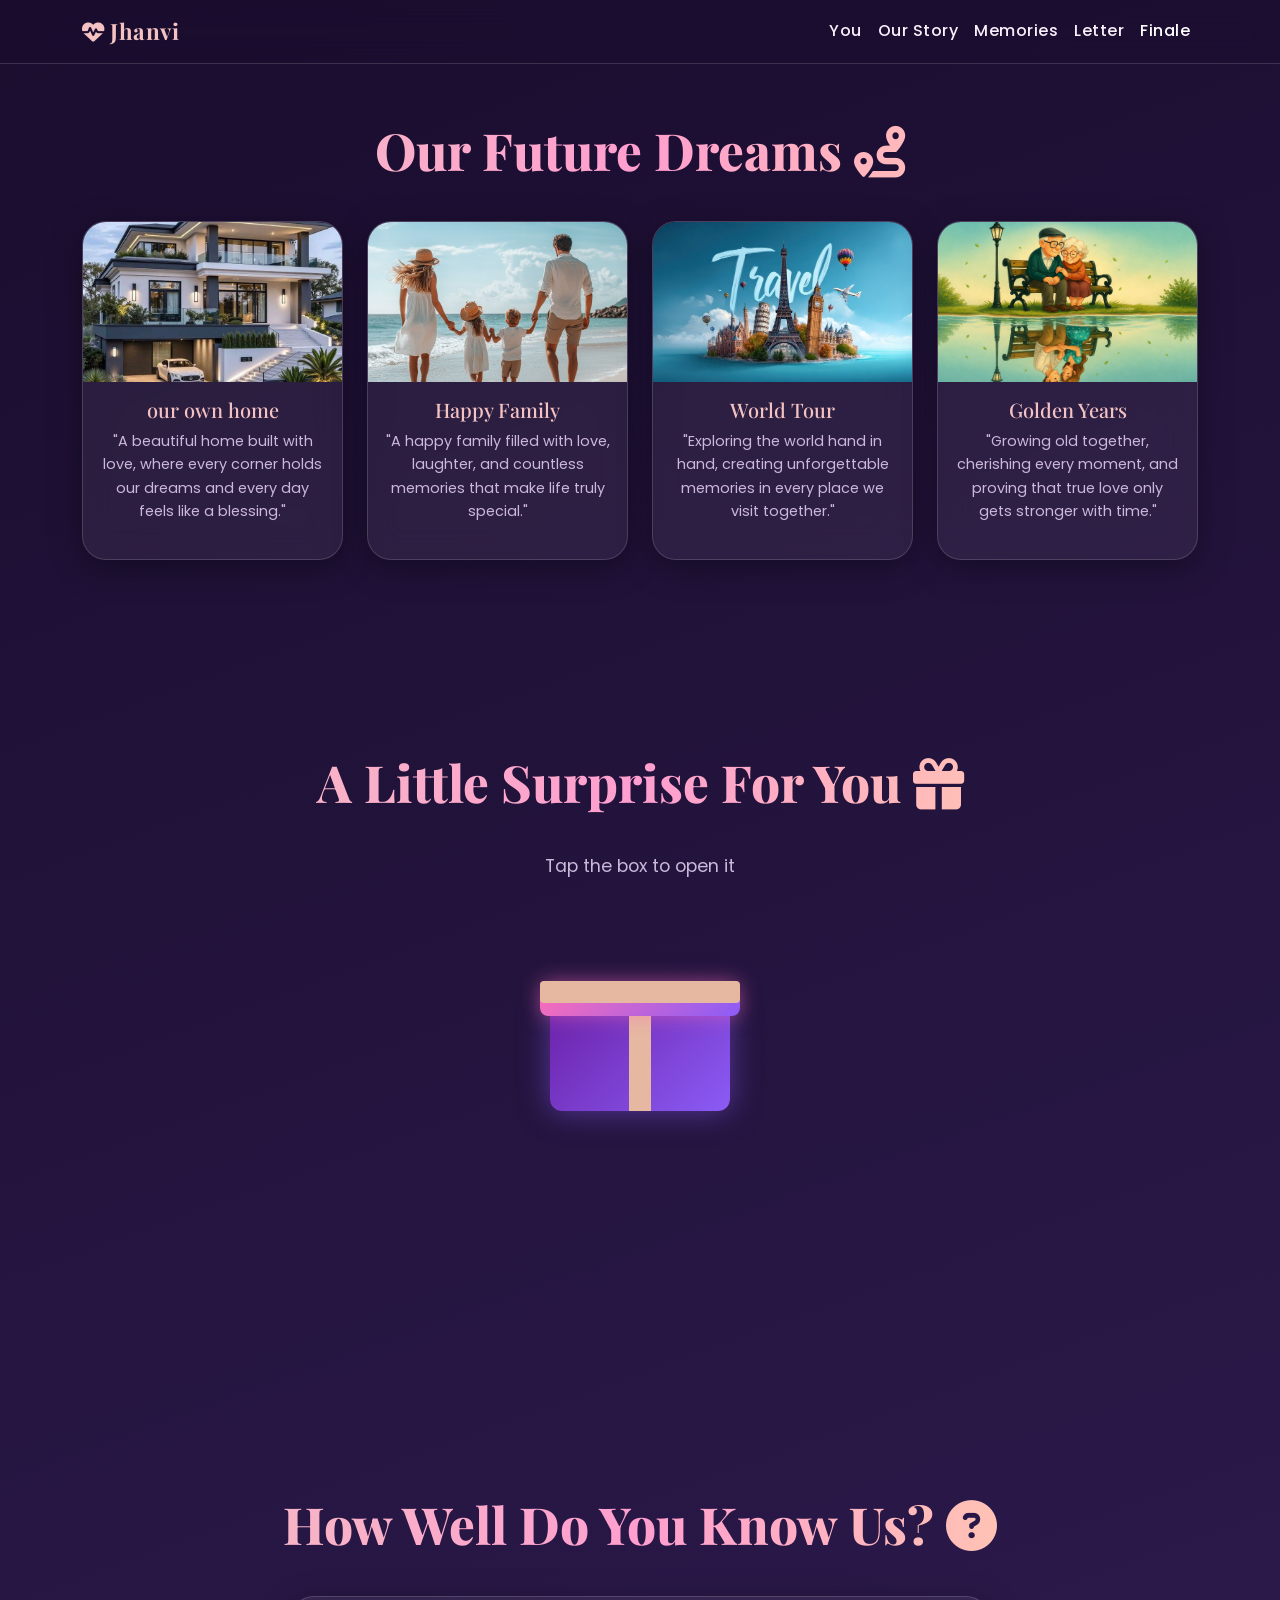
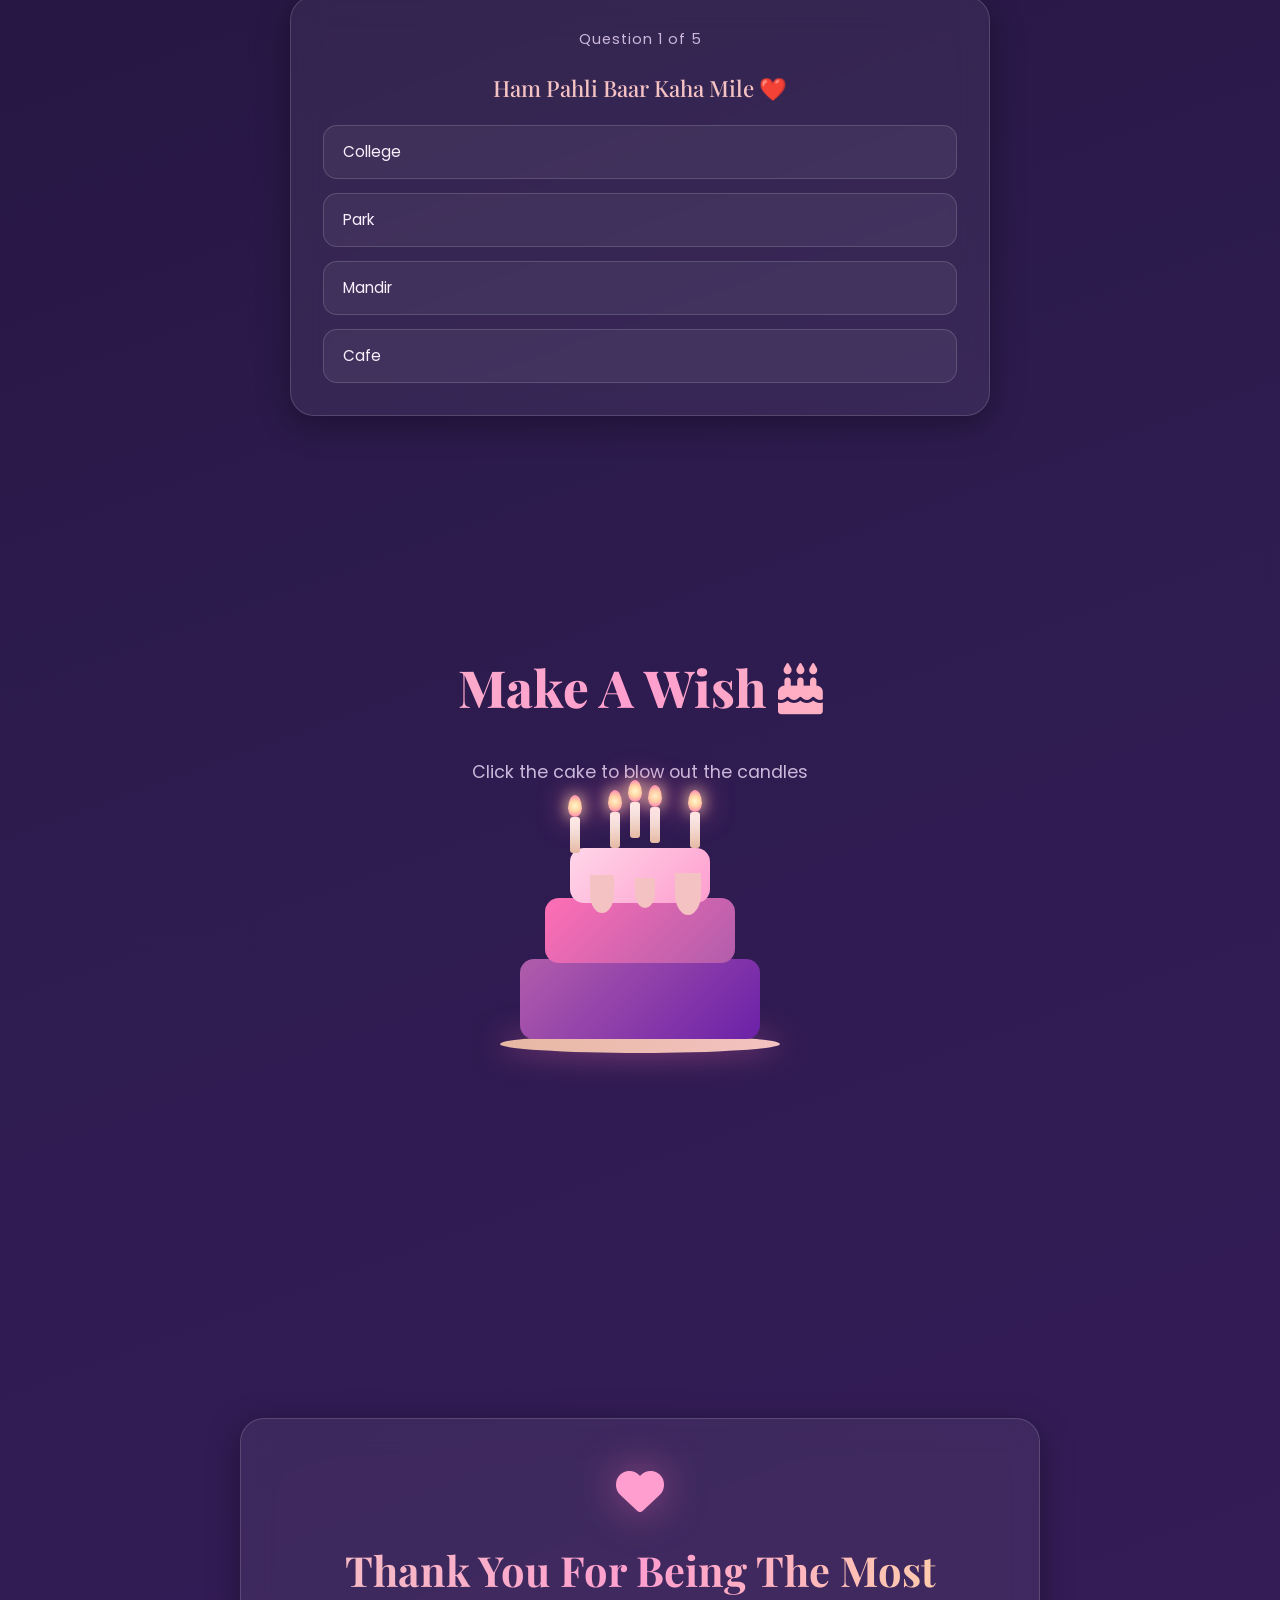
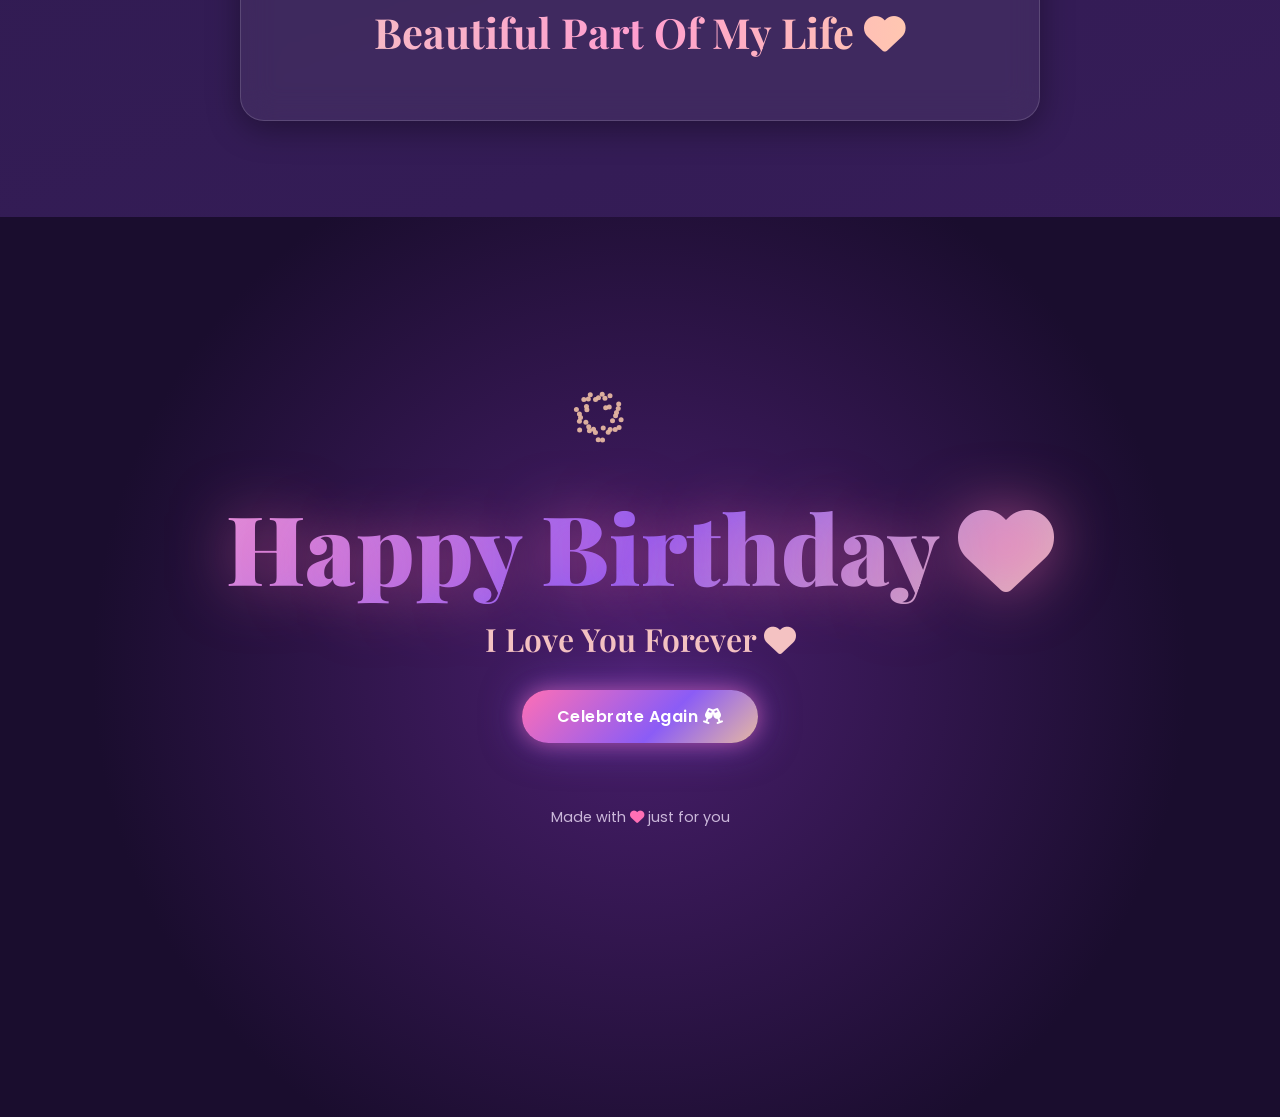
==== finale.html @ 8e436fa1 "Initial commit" ====
<!DOCTYPE html>
<html lang="en">
<head>
  <meta charset="UTF-8">
  <meta name="viewport" content="width=device-width, initial-scale=1.0">
  <title>Finale ❤️</title>
  <link href="https://cdn.jsdelivr.net/npm/bootstrap@5.3.3/dist/css/bootstrap.min.css" rel="stylesheet">
  <link href="https://cdn.jsdelivr.net/npm/aos@2.3.1/dist/aos.css" rel="stylesheet">
  <link rel="stylesheet" href="https://cdnjs.cloudflare.com/ajax/libs/font-awesome/6.5.2/css/all.min.css">
  <link rel="preconnect" href="https://fonts.googleapis.com">
  <link rel="preconnect" href="https://fonts.gstatic.com" crossorigin>
  <link href="https://fonts.googleapis.com/css2?family=Playfair+Display:ital,wght@0,400..900;1,400..900&family=Poppins:wght@300;400;500;600;700;800&family=Caveat:wght@500;600;700&display=swap" rel="stylesheet">
  <link rel="stylesheet" href="style.css">
</head>
<body>

  <canvas id="cursor-canvas"></canvas>
  <div id="floating-hearts-bg"></div>

  <main id="main-content">

    <nav class="navbar navbar-expand-lg navbar-dark fixed-top glass-nav">
      <div class="container">
        <a class="navbar-brand" href="index.html"><i class="fa-solid fa-heart-pulse"></i> Jhanvi</a>
        <button class="navbar-toggler" type="button" data-bs-toggle="collapse" data-bs-target="#navMenu">
          <span class="navbar-toggler-icon"></span>
        </button>
        <div class="collapse navbar-collapse" id="navMenu">
          <ul class="navbar-nav ms-auto">
            <li class="nav-item"><a class="nav-link" href="index.html">You</a></li>
            <li class="nav-item"><a class="nav-link" href="ourstory.html">Our Story</a></li>
            <li class="nav-item"><a class="nav-link" href="memories.html">Memories</a></li>
            <li class="nav-item"><a class="nav-link" href="letter.html">Letter</a></li>
            <li class="nav-item"><a class="nav-link active" href="finale.html">Finale</a></li>
          </ul>
        </div>
      </div>
    </nav>

    <section id="dreams" class="section dreams-section" style="padding-top: 120px;">
      <div class="container">
        <h2 class="section-title" data-aos="fade-up">Our Future Dreams <i class="fa-solid fa-route"></i></h2>
        <div class="row g-4">
          <div class="col-md-6 col-lg-3" data-aos="fade-up">
            <div class="glass-card dream-card">
              <img src="images/image17.jpeg" alt="Paris">
              <h5> our own home</h5>
              <p>"A beautiful home built with love, where every corner holds our dreams and every day feels like a blessing."</p>
            </div>
          </div>
          <div class="col-md-6 col-lg-3" data-aos="fade-up" data-aos-delay="100">
            <div class="glass-card dream-card">
              <img src="images/image18.jpeg" alt="Maldives">
              <h5> Happy Family</h5>
              <p>"A happy family filled with love, laughter, and countless memories that make life truly special."</p>
            </div>
          </div>
          <div class="col-md-6 col-lg-3" data-aos="fade-up" data-aos-delay="200">
            <div class="glass-card dream-card">
              <img src="images/image19.jpeg" alt="Switzerland">
              <h5> World Tour</h5>
              <p>"Exploring the world hand in hand, creating unforgettable memories in every place we visit together."</p>
            </div>
          </div>
          <div class="col-md-6 col-lg-3" data-aos="fade-up" data-aos-delay="300">
            <div class="glass-card dream-card">
              <img src="images/image20.jpeg" alt="Our Home">
              <h5> Golden Years</h5>
              <p>"Growing old together, cherishing every moment, and proving that true love only gets stronger with time."</p>
            </div>
          </div>
        </div>
      </div>
    </section>

    <section id="giftbox" class="section giftbox-section">
      <div class="container text-center">
        <h2 class="section-title" data-aos="fade-up">A Little Surprise For You <i class="fa-solid fa-gift"></i></h2>
        <p class="section-subtitle" data-aos="fade-up">Tap the box to open it</p>
        <div class="gift-box-wrap" data-aos="zoom-in">
          <div class="gift-box" id="gift-box">
            <div class="gift-box-lid"></div>
            <div class="gift-box-base"></div>
            <div class="gift-box-ribbon-v"></div>
            <div class="gift-box-ribbon-h"></div>
            <div class="gift-box-bow"><i class="fa-solid fa-bow-arrow"></i></div>
          </div>
          <div class="gift-message" id="gift-message">
            <h3>Surprise! <i class="fa-solid fa-heart"></i></h3>
            <p>You are the best thing that has ever happened to me. Every single day with you feels like a gift, and I promise to cherish you forever.</p>
          </div>
        </div>
      </div>
    </section>

    <section id="quiz" class="section quiz-section">
      <div class="container">
        <h2 class="section-title" data-aos="fade-up">How Well Do You Know Us? <i class="fa-solid fa-circle-question"></i></h2>
        <div class="glass-card quiz-card" data-aos="zoom-in">
          <div id="quiz-container"></div>
        </div>
      </div>
    </section>

    <section id="cake" class="section cake-section">
      <div class="container text-center">
        <h2 class="section-title" data-aos="fade-up">Make A Wish <i class="fa-solid fa-cake-candles"></i></h2>
        <p class="section-subtitle" data-aos="fade-up">Click the cake to blow out the candles</p>
        <div class="cake-wrap" data-aos="zoom-in">
          <div class="cake" id="cake">
            <div class="cake-plate"></div>
            <div class="cake-layer cake-bottom"></div>
            <div class="cake-layer cake-middle"></div>
            <div class="cake-layer cake-top"></div>
            <div class="cake-drip cake-drip-1"></div>
            <div class="cake-drip cake-drip-2"></div>
            <div class="cake-drip cake-drip-3"></div>
            <div class="candle candle-1"><div class="flame"></div></div>
            <div class="candle candle-2"><div class="flame"></div></div>
            <div class="candle candle-3"><div class="flame"></div></div>
            <div class="candle candle-4"><div class="flame"></div></div>
            <div class="candle candle-5"><div class="flame"></div></div>
          </div>
        </div>
        <div class="cake-big-message" id="cake-big-message">
          <h1>HAPPY BIRTHDAY MY LOVE <i class="fa-solid fa-heart"></i></h1>
        </div>
      </div>
    </section>

    <section id="thankyou" class="section thankyou-section">
      <div class="container text-center">
        <div class="glass-card thankyou-card" data-aos="zoom-in">
          <i class="fa-solid fa-heart thankyou-icon pulse"></i>
          <h2>Thank You For Being The Most Beautiful Part Of My Life <i class="fa-solid fa-heart"></i></h2>
        </div>
      </div>
    </section>

    <section id="finale" class="section finale-section">
      <canvas id="fireworks-canvas"></canvas>
      <div class="confetti-container" id="confetti-container"></div>
      <div class="balloon-container" id="balloon-container"></div>
      <div class="container text-center finale-content" data-aos="zoom-in">
        <h1 class="finale-title">Happy Birthday <i class="fa-solid fa-heart"></i></h1>
        <h2 class="finale-subtitle">I Love You Forever <i class="fa-solid fa-heart"></i></h2>
        <button class="btn-glow mt-4" id="replay-celebration">Celebrate Again <i class="fa-solid fa-champagne-glasses"></i></button>
      </div>
      <footer class="finale-footer">
        <p>Made with <i class="fa-solid fa-heart"></i> just for you</p>
      </footer>
    </section>

  </main>

  <div class="celebration-overlay" id="celebration-overlay">
    <canvas id="overlay-fireworks"></canvas>
    <div class="overlay-confetti" id="overlay-confetti"></div>
    <div class="overlay-balloons" id="overlay-balloons"></div>
  </div>

  <script src="https://cdn.jsdelivr.net/npm/bootstrap@5.3.3/dist/js/bootstrap.bundle.min.js"></script>
  <script src="https://cdn.jsdelivr.net/npm/aos@2.3.1/dist/aos.js"></script>
  <script src="script.js"></script>
</body>
</html>
---- style.css ----
/* ==========================================================================
   BIRTHDAY SURPRISE WEBSITE - STYLES
   Theme: Premium Romantic Luxury — Dark Purple / Pink / Rose Gold
   ========================================================================== */

:root {
  --bg-deep: #1a0d2e;
  --bg-deep-2: #2d1b4e;
  --rose-gold: #e6b8a2;
  --rose-gold-bright: #f4c2c2;
  --pink: #ff6fb5;
  --pink-bright: #ff9ecf;
  --purple: #8b5cf6;
  --purple-deep: #6b21a8;
  --gold: #ffd6a5;
  --text-light: #f8f0fb;
  --text-muted: #cbb8da;
  --glass-bg: rgba(255, 255, 255, 0.06);
  --glass-border: rgba(255, 255, 255, 0.15);
  --glow-pink: rgba(255, 111, 181, 0.5);
  --glow-purple: rgba(139, 92, 246, 0.5);

  --font-display: 'Playfair Display', serif;
  --font-body: 'Poppins', sans-serif;
  --font-script: 'Caveat', cursive;
}

* {
  margin: 0;
  padding: 0;
  box-sizing: border-box;
}

html {
  scroll-behavior: smooth;
}

body {
  font-family: var(--font-body);
  background: linear-gradient(160deg, var(--bg-deep) 0%, var(--bg-deep-2) 50%, #3b1d5e 100%);
  color: var(--text-light);
  overflow-x: hidden;
  min-height: 100vh;
  cursor: default;
}

.hidden { display: none !important; }

.text-gradient {
  background: linear-gradient(90deg, var(--pink-bright), var(--rose-gold), var(--gold));
  -webkit-background-clip: text;
  background-clip: text;
  -webkit-text-fill-color: transparent;
}

.pulse {
  display: inline-block;
  animation: pulseHeart 1.4s ease-in-out infinite;
}

@keyframes pulseHeart {
  0%, 100% { transform: scale(1); }
  50% { transform: scale(1.25); }
}

/* ==========================================================================
   GENERIC GLASS CARD
   ========================================================================== */
.glass-card {
  background: var(--glass-bg);
  border: 1px solid var(--glass-border);
  border-radius: 24px;
  backdrop-filter: blur(16px);
  -webkit-backdrop-filter: blur(16px);
  box-shadow: 0 8px 32px rgba(0, 0, 0, 0.35);
  padding: 2rem;
  position: relative;
  transition: transform 0.4s ease, box-shadow 0.4s ease, border-color 0.4s ease;
}

.glass-nav.navbar {
  background: rgba(26, 13, 46, 0.55);
  backdrop-filter: blur(14px);
  -webkit-backdrop-filter: blur(14px);
  border-bottom: 1px solid var(--glass-border);
  padding: 0.6rem 0;
}

.glass-nav .navbar-brand {
  font-family: var(--font-display);
  font-weight: 700;
  color: var(--rose-gold-bright);
  font-size: 1.4rem;
  letter-spacing: 0.5px;
}

.glass-nav .nav-link {
  color: var(--text-light);
  font-weight: 500;
  letter-spacing: 0.5px;
  transition: color 0.3s ease;
  position: relative;
}

.glass-nav .nav-link:hover {
  color: var(--pink-bright);
}

/* ==========================================================================
   BUTTON GLOW
   ========================================================================== */
.btn-glow {
  display: inline-block;
  padding: 0.9rem 2.2rem;
  border-radius: 50px;
  border: none;
  background: linear-gradient(135deg, var(--pink), var(--purple) 60%, var(--rose-gold));
  color: #fff;
  font-weight: 600;
  font-size: 1rem;
  letter-spacing: 0.5px;
  text-decoration: none;
  cursor: pointer;
  box-shadow: 0 0 20px var(--glow-pink), 0 0 40px var(--glow-purple);
  transition: transform 0.3s ease, box-shadow 0.3s ease;
}

.btn-glow:hover {
  transform: translateY(-3px) scale(1.03);
  box-shadow: 0 0 30px var(--glow-pink), 0 0 60px var(--glow-purple);
  color: #fff;
}

/* ==========================================================================
   SECTION BASE
   ========================================================================== */
.section {
  position: relative;
  padding: 6rem 0;
  overflow: hidden;
}

.section-title {
  font-family: var(--font-display);
  font-weight: 800;
  font-size: clamp(2rem, 5vw, 3.2rem);
  text-align: center;
  margin-bottom: 2.5rem;
  background: linear-gradient(90deg, var(--rose-gold-bright), var(--pink-bright), var(--gold));
  -webkit-background-clip: text;
  background-clip: text;
  -webkit-text-fill-color: transparent;
}

.section-subtitle {
  text-align: center;
  color: var(--text-muted);
  margin-bottom: 2.5rem;
  font-size: 1.1rem;
}

.edit-me {
  /* Marks content meant to be customized by the site owner */
}

/* ==========================================================================
   CURSOR HEART TRAIL CANVAS
   ========================================================================== */
#cursor-canvas {
  position: fixed;
  top: 0;
  left: 0;
  width: 100%;
  height: 100%;
  pointer-events: none;
  z-index: 9998;
}

/* ==========================================================================
   GLOBAL FLOATING HEARTS BACKGROUND
   ========================================================================== */
#floating-hearts-bg {
  position: fixed;
  top: 0;
  left: 0;
  width: 100%;
  height: 100%;
  pointer-events: none;
  z-index: 0;
  overflow: hidden;
}

#floating-hearts-bg .bg-heart {
  position: absolute;
  bottom: -10%;
  color: var(--pink);
  opacity: 0.18;
  animation: floatUpBg linear infinite;
}

@keyframes floatUpBg {
  0% { transform: translateY(0) rotate(0deg); opacity: 0; }
  10% { opacity: 0.18; }
  90% { opacity: 0.18; }
  100% { transform: translateY(-110vh) rotate(360deg); opacity: 0; }
}

/* ==========================================================================
   LOADING SCREEN
   ========================================================================== */
#loading-screen {
  position: fixed;
  inset: 0;
  z-index: 10000;
  display: flex;
  flex-direction: column;
  align-items: center;
  justify-content: center;
  text-align: center;
  background: radial-gradient(circle at 50% 30%, #4a1f6e 0%, #1a0d2e 70%);
  padding: 1.5rem;
  transition: opacity 0.8s ease, visibility 0.8s ease;
}

#loading-screen.fade-out {
  opacity: 0;
  visibility: hidden;
  pointer-events: none;
}

.loader-hearts {
  display: flex;
  gap: 1rem;
  font-size: 1.6rem;
  color: var(--pink-bright);
  margin-bottom: 1.5rem;
}

.loader-hearts i {
  animation: floatHeart 2s ease-in-out infinite;
}

.loader-hearts i:nth-child(2) { animation-delay: 0.2s; }
.loader-hearts i:nth-child(3) { animation-delay: 0.4s; }
.loader-hearts i:nth-child(4) { animation-delay: 0.6s; }
.loader-hearts i:nth-child(5) { animation-delay: 0.8s; }

@keyframes floatHeart {
  0%, 100% { transform: translateY(0) scale(1); }
  50% { transform: translateY(-18px) scale(1.15); }
}

.loader-text {
  font-family: var(--font-display);
  font-weight: 700;
  font-size: clamp(1.5rem, 5vw, 2.6rem);
  margin-bottom: 2.5rem;
  max-width: 700px;
  text-shadow: 0 0 20px var(--glow-pink);
}

.sparkle-container {
  position: absolute;
  inset: 0;
  pointer-events: none;
  overflow: hidden;
}

.sparkle {
  position: absolute;
  width: 6px;
  height: 6px;
  background: var(--rose-gold-bright);
  border-radius: 50%;
  box-shadow: 0 0 8px var(--rose-gold-bright);
  animation: sparkleAnim 2.5s ease-in-out infinite;
}

@keyframes sparkleAnim {
  0%, 100% { opacity: 0; transform: scale(0.5); }
  50% { opacity: 1; transform: scale(1.4); }
}

/* ==========================================================================
   FLOATING MUSIC BUTTON
   ========================================================================== */
#floating-music {
  position: fixed;
  bottom: 24px;
  right: 24px;
  z-index: 9000;
}

.music-btn {
  width: 58px;
  height: 58px;
  border-radius: 50%;
  border: 1px solid var(--glass-border);
  background: linear-gradient(135deg, var(--pink), var(--purple));
  color: #fff;
  font-size: 1.3rem;
  box-shadow: 0 0 20px var(--glow-pink);
  cursor: pointer;
  display: flex;
  align-items: center;
  justify-content: center;
  transition: transform 0.3s ease;
}

.music-btn:hover { transform: scale(1.1); }

.music-btn.playing i {
  animation: spinSlow 3s linear infinite;
}

.music-panel {
  position: absolute;
  bottom: 70px;
  right: 0;
  width: 250px;
  background: var(--glass-bg);
  border: 1px solid var(--glass-border);
  border-radius: 18px;
  backdrop-filter: blur(16px);
  -webkit-backdrop-filter: blur(16px);
  padding: 1rem;
  box-shadow: 0 8px 32px rgba(0,0,0,0.4);
  opacity: 0;
  transform: translateY(10px) scale(0.95);
  pointer-events: none;
  transition: all 0.3s ease;
}

.music-panel.open {
  opacity: 1;
  transform: translateY(0) scale(1);
  pointer-events: all;
}

.music-panel-info {
  display: flex;
  align-items: center;
  gap: 0.75rem;
  margin-bottom: 0.75rem;
}

.fm-cover-img {
  width: 48px;
  height: 48px;
  border-radius: 50%;
  object-fit: cover;
  border: 2px solid var(--rose-gold);
}

.fm-cover-img.spinning {
  animation: spinSlow 4s linear infinite;
  animation-play-state: paused;
}

.fm-cover-img.spinning.is-playing {
  animation-play-state: running;
}

@keyframes spinSlow {
  from { transform: rotate(0deg); }
  to { transform: rotate(360deg); }
}

.fm-title {
  font-weight: 600;
  font-size: 0.9rem;
  margin: 0;
}

.fm-artist {
  font-size: 0.78rem;
  color: var(--text-muted);
  margin: 0;
}

.music-panel-controls {
  display: flex;
  justify-content: center;
  gap: 1.2rem;
  margin-bottom: 0.6rem;
}

.music-panel-controls button {
  background: none;
  border: none;
  color: var(--text-light);
  font-size: 1.1rem;
  cursor: pointer;
  transition: color 0.2s ease;
}

.music-panel-controls button:hover { color: var(--pink-bright); }

.fm-volume, .player-volume {
  width: 100%;
  accent-color: var(--pink);
}

/* ==========================================================================
   HERO SECTION
   ========================================================================== */
.hero-section {
  min-height: 100vh;
  display: flex;
  align-items: center;
  justify-content: center;
  background: radial-gradient(circle at 50% 20%, #5a2d82 0%, var(--bg-deep) 65%);
  text-align: center;
}

.hero-particles, .hero-hearts {
  position: absolute;
  inset: 0;
  pointer-events: none;
  overflow: hidden;
}

.hero-particle {
  position: absolute;
  width: 4px;
  height: 4px;
  background: var(--rose-gold-bright);
  border-radius: 50%;
  opacity: 0.7;
  animation: particleFloat 6s linear infinite;
}

@keyframes particleFloat {
  0% { transform: translateY(0) translateX(0); opacity: 0; }
  10% { opacity: 0.7; }
  90% { opacity: 0.7; }
  100% { transform: translateY(-100vh) translateX(20px); opacity: 0; }
}

.hero-heart-float {
  position: absolute;
  bottom: -5%;
  color: var(--pink);
  opacity: 0.5;
  animation: floatUpBg 8s linear infinite;
}

.hero-content {
  position: relative;
  z-index: 2;
  padding: 2rem;
}

.hero-subtitle {
  font-family: var(--font-display);
  font-weight: 600;
  font-size: clamp(1.4rem, 4vw, 2.2rem);
  color: var(--rose-gold-bright);
  margin-bottom: 1rem;
}

.hero-year {
  font-family: var(--font-display);
  font-weight: 900;
  font-size: clamp(4rem, 15vw, 9rem);
  line-height: 1;
  background: linear-gradient(135deg, var(--pink-bright), var(--purple), var(--gold));
  -webkit-background-clip: text;
  background-clip: text;
  -webkit-text-fill-color: transparent;
  text-shadow: 0 0 60px var(--glow-purple);
  margin-bottom: 1.5rem;
}

.hero-typing {
  font-size: clamp(1rem, 3vw, 1.4rem);
  color: var(--text-light);
  min-height: 2.5rem;
  font-weight: 300;
}

.cursor-blink {
  animation: blink 1s step-end infinite;
  color: var(--pink-bright);
}

@keyframes blink {
  50% { opacity: 0; }
}

.hero-date {
  margin-top: 1rem;
  color: var(--text-muted);
  font-size: 1rem;
  letter-spacing: 1px;
}

.scroll-indicator {
  position: absolute;
  bottom: 30px;
  left: 50%;
  transform: translateX(-50%);
  color: var(--rose-gold-bright);
  font-size: 1.4rem;
  animation: bounceDown 1.8s ease-in-out infinite;
  z-index: 2;
}

@keyframes bounceDown {
  0%, 100% { transform: translate(-50%, 0); }
  50% { transform: translate(-50%, 12px); }
}

/* ==========================================================================
   QUEEN SECTION
   ========================================================================== */
.queen-photo-wrap {
  position: relative;
  display: inline-block;
}

.queen-photo {
  width: 100%;
  max-width: 380px;
  aspect-ratio: 5/6;
  object-fit: cover;
  border-radius: 24px;
  border: 3px solid var(--rose-gold);
  box-shadow: 0 0 40px var(--glow-pink);
  position: relative;
  z-index: 2;
  transition: transform 0.5s ease;
}

.queen-photo-wrap:hover .queen-photo {
  transform: scale(1.03) rotate(-1deg);
}

.queen-glow {
  position: absolute;
  inset: -20px;
  background: radial-gradient(circle, var(--glow-pink) 0%, transparent 70%);
  z-index: 1;
  filter: blur(30px);
  opacity: 0.6;
  animation: glowPulse 4s ease-in-out infinite;
}

@keyframes glowPulse {
  0%, 100% { opacity: 0.4; transform: scale(1); }
  50% { opacity: 0.7; transform: scale(1.05); }
}

.queen-sparkles {
  position: absolute;
  inset: -10px;
  z-index: 3;
  pointer-events: none;
}

.queen-card {
  position: relative;
  overflow: hidden;
}

.queen-card::before {
  content: '';
  position: absolute;
  top: 0;
  left: -75%;
  width: 50%;
  height: 100%;
  background: linear-gradient(120deg, transparent, rgba(255,255,255,0.18), transparent);
  transform: skewX(-20deg);
  transition: left 0.8s ease;
}

.queen-card:hover::before {
  left: 125%;
}

.queen-card:hover {
  border-color: var(--rose-gold-bright);
  box-shadow: 0 8px 40px var(--glow-pink);
  transform: translateY(-6px);
}

.queen-name {
  font-family: var(--font-display);
  font-weight: 800;
  font-size: clamp(1.8rem, 4vw, 2.6rem);
  margin-bottom: 1.2rem;
}

.queen-intro {
  color: var(--text-muted);
  line-height: 1.8;
  font-size: 1.05rem;
  margin-bottom: 1.5rem;
}

.queen-tags {
  display: flex;
  flex-wrap: wrap;
  gap: 0.75rem;
}

.tag-pill {
  background: rgba(255, 111, 181, 0.15);
  border: 1px solid var(--glow-pink);
  border-radius: 50px;
  padding: 0.5rem 1.2rem;
  font-size: 0.9rem;
  color: var(--rose-gold-bright);
}

.tag-pill i {
  margin-right: 0.4rem;
}

/* ==========================================================================
   MESSAGE SECTION
   ========================================================================== */
.message-section {
  background: linear-gradient(180deg, transparent, rgba(139, 92, 246, 0.08), transparent);
}

.message-card {
  max-width: 800px;
  margin: 0 auto;
  padding: 3rem 2rem;
}

.message-icon {
  font-size: 2.5rem;
  color: var(--pink-bright);
  margin-bottom: 1rem;
  filter: drop-shadow(0 0 12px var(--glow-pink));
}

.typing-message {
  font-size: clamp(1rem, 2.5vw, 1.3rem);
  line-height: 2;
  color: var(--text-light);
  min-height: 8rem;
  font-weight: 300;
  margin: 1.5rem 0;
}

.floating-hearts-icons {
  display: flex;
  justify-content: center;
  gap: 1.2rem;
  font-size: 1.4rem;
  color: var(--pink);
  margin-top: 1.5rem;
}

.floating-hearts-icons i {
  animation: floatHeart 2.4s ease-in-out infinite;
}

.floating-hearts-icons i:nth-child(2) { animation-delay: 0.3s; }
.floating-hearts-icons i:nth-child(3) { animation-delay: 0.6s; }
.floating-hearts-icons i:nth-child(4) { animation-delay: 0.9s; }
.floating-hearts-icons i:nth-child(5) { animation-delay: 1.2s; }

/* ==========================================================================
   TIMELINE SECTION
   ========================================================================== */
.timeline-wrapper {
  position: relative;
  max-width: 900px;
  margin: 0 auto;
  padding-left: 2rem;
}

.timeline-wrapper::before {
  content: '';
  position: absolute;
  top: 0;
  bottom: 0;
  left: 2rem;
  width: 3px;
  background: linear-gradient(180deg, var(--pink), var(--purple), var(--rose-gold));
  border-radius: 3px;
}

@media (min-width: 768px) {
  .timeline-wrapper::before { left: 50%; transform: translateX(-50%); }
}

.timeline-item {
  position: relative;
  margin-bottom: 3rem;
  padding-left: 4rem;
  width: 100%;
}

@media (min-width: 768px) {
  .timeline-item {
    width: 50%;
    padding-left: 0;
    padding-right: 3rem;
    text-align: right;
  }
  .timeline-item.reverse {
    margin-left: 50%;
    padding-right: 0;
    padding-left: 3rem;
    text-align: left;
  }
}

.timeline-icon {
  position: absolute;
  left: 0.4rem;
  top: 0;
  width: 48px;
  height: 48px;
  border-radius: 50%;
  background: linear-gradient(135deg, var(--pink), var(--purple));
  display: flex;
  align-items: center;
  justify-content: center;
  font-size: 1.2rem;
  box-shadow: 0 0 20px var(--glow-pink);
  z-index: 2;
}

@media (min-width: 768px) {
  .timeline-item .timeline-icon { left: auto; right: -24px; }
  .timeline-item.reverse .timeline-icon { left: -24px; right: auto; }
}

.timeline-card {
  padding: 1.5rem;
}

.timeline-card h4 {
  font-family: var(--font-display);
  color: var(--rose-gold-bright);
  margin-bottom: 0.4rem;
  font-size: 1.4rem;
}

.timeline-date {
  font-family: var(--font-script);
  font-size: 1.2rem;
  color: var(--pink-bright);
  margin-bottom: 0.6rem;
}

.timeline-card p:not(.timeline-date) {
  color: var(--text-muted);
  line-height: 1.6;
}

.timeline-card:hover {
  transform: translateY(-4px);
  border-color: var(--rose-gold);
  box-shadow: 0 8px 30px var(--glow-purple);
}

/* ==========================================================================
   MEMORY GALLERY
   ========================================================================== */
.memory-card {
  padding: 0;
  overflow: hidden;
  height: 100%;
  transform-style: preserve-3d;
  transition: transform 0.3s ease, box-shadow 0.4s ease, border-color 0.4s ease;
}

.memory-card:hover {
  box-shadow: 0 15px 40px var(--glow-pink);
  border-color: var(--rose-gold-bright);
}

.memory-img-wrap {
  overflow: hidden;
  border-radius: 24px 24px 0 0;
  height: 220px;
}

.memory-img {
  width: 100%;
  height: 100%;
  object-fit: cover;
  transition: transform 0.6s ease;
}

.memory-card:hover .memory-img {
  transform: scale(1.12);
}

.memory-body {
  padding: 1.5rem;
}

.shayari {
  font-family: var(--font-script);
  font-size: 1.25rem;
  color: var(--rose-gold-bright);
  line-height: 1.5;
  margin-bottom: 1rem;
}

.memory-song {
  display: flex;
  align-items: center;
  gap: 0.6rem;
  background: rgba(139, 92, 246, 0.15);
  border-radius: 50px;
  padding: 0.5rem 0.9rem;
  font-size: 0.85rem;
  margin-bottom: 1rem;
}

.memory-song i.fa-music { color: var(--pink-bright); }

.memory-song span { flex: 1; }

.play-mini {
  width: 32px;
  height: 32px;
  border-radius: 50%;
  border: none;
  background: linear-gradient(135deg, var(--pink), var(--purple));
  color: #fff;
  display: flex;
  align-items: center;
  justify-content: center;
  cursor: pointer;
  flex-shrink: 0;
  transition: transform 0.2s ease;
}

.play-mini:hover { transform: scale(1.1); }

.play-mini.playing i::before {
  content: "\f04c"; /* pause icon */
}

.memory-desc {
  color: var(--text-muted);
  font-size: 0.92rem;
  line-height: 1.6;
}

/* ==========================================================================
   MUSIC PLAYER SECTION
   ========================================================================== */
.music-player-card {
  max-width: 700px;
  margin: 0 auto;
  display: flex;
  flex-direction: column;
  align-items: center;
  gap: 1.5rem;
  text-align: center;
}

@media (min-width: 768px) {
  .music-player-card {
    flex-direction: row;
    text-align: left;
  }
}

.player-disc-wrap {
  flex-shrink: 0;
}

.player-disc {
  width: 160px;
  height: 160px;
  border-radius: 50%;
  position: relative;
  overflow: hidden;
  border: 6px solid #1a1a1a;
  box-shadow: 0 0 30px var(--glow-purple);
}

.player-disc img {
  width: 100%;
  height: 100%;
  object-fit: cover;
}

.player-disc.spin {
  animation: spinSlow 6s linear infinite;
}

.disc-hole {
  position: absolute;
  top: 50%;
  left: 50%;
  width: 18px;
  height: 18px;
  background: var(--bg-deep);
  border: 2px solid var(--rose-gold);
  border-radius: 50%;
  transform: translate(-50%, -50%);
}

.player-info {
  flex: 1;
  width: 100%;
}

.player-info h4 {
  font-family: var(--font-display);
  font-size: 1.6rem;
  color: var(--rose-gold-bright);
  margin-bottom: 0.2rem;
}

.player-info p {
  color: var(--text-muted);
  margin-bottom: 1rem;
}

.player-progress-wrap {
  display: flex;
  align-items: center;
  gap: 0.75rem;
  margin-bottom: 1.2rem;
}

.player-progress-wrap span {
  font-size: 0.8rem;
  color: var(--text-muted);
  min-width: 36px;
}

.player-progress, .fm-volume, .player-volume {
  -webkit-appearance: none;
  appearance: none;
  height: 6px;
  border-radius: 50px;
  background: rgba(255,255,255,0.15);
  outline: none;
  flex: 1;
  accent-color: var(--pink);
}

.player-progress::-webkit-slider-thumb,
.player-volume::-webkit-slider-thumb,
.fm-volume::-webkit-slider-thumb {
  -webkit-appearance: none;
  width: 14px;
  height: 14px;
  border-radius: 50%;
  background: var(--pink-bright);
  box-shadow: 0 0 8px var(--glow-pink);
  cursor: pointer;
}

.player-controls {
  display: flex;
  align-items: center;
  justify-content: center;
  gap: 1.5rem;
  margin-bottom: 1.2rem;
}

@media (min-width: 768px) {
  .player-controls { justify-content: flex-start; }
}

.player-controls button {
  background: none;
  border: none;
  color: var(--text-light);
  font-size: 1.4rem;
  cursor: pointer;
  transition: color 0.2s ease, transform 0.2s ease;
}

.player-controls button:hover {
  color: var(--pink-bright);
  transform: scale(1.1);
}

.play-main {
  width: 56px;
  height: 56px;
  border-radius: 50%;
  background: linear-gradient(135deg, var(--pink), var(--purple));
  display: flex;
  align-items: center;
  justify-content: center;
  font-size: 1.3rem !important;
  box-shadow: 0 0 20px var(--glow-pink);
}

.play-main:hover { color: #fff !important; }

.player-volume-wrap {
  display: flex;
  align-items: center;
  gap: 0.75rem;
  max-width: 200px;
}

@media (min-width: 768px) {
  .player-volume-wrap { margin: 0; }
}
.player-volume-wrap {
  margin: 0 auto;
}

/* ==========================================================================
   REASONS SECTION
   ========================================================================== */
.reason-card {
  position: relative;
  height: 140px;
  cursor: pointer;
  perspective: 1000px;
}

.reason-card-inner {
  position: relative;
  width: 100%;
  height: 100%;
  transition: transform 0.6s ease;
  transform-style: preserve-3d;
}

.reason-card.flipped .reason-card-inner {
  transform: rotateY(180deg);
}

.reason-front, .reason-back {
  position: absolute;
  inset: 0;
  backface-visibility: hidden;
  border-radius: 18px;
  display: flex;
  flex-direction: column;
  align-items: center;
  justify-content: center;
  text-align: center;
  padding: 1rem;
  border: 1px solid var(--glass-border);
  background: var(--glass-bg);
  backdrop-filter: blur(12px);
  -webkit-backdrop-filter: blur(12px);
}

.reason-front {
  font-family: var(--font-display);
  font-weight: 700;
  font-size: 1.1rem;
}

.reason-front span {
  color: var(--rose-gold-bright);
  font-size: 1.8rem;
  display: block;
  margin-bottom: 0.4rem;
}

.reason-back {
  transform: rotateY(180deg);
  background: linear-gradient(135deg, rgba(255,111,181,0.25), rgba(139,92,246,0.25));
  font-size: 0.85rem;
  color: var(--text-light);
  line-height: 1.4;
}

.reason-card:not(.flipped):hover .reason-card-inner {
  transform: scale(1.04) rotateY(0deg);
  box-shadow: 0 0 25px var(--glow-pink);
}

.reason-card.flipped .reason-front,
.reason-card.flipped .reason-back {
  box-shadow: 0 0 25px var(--glow-purple);
}

/* Heart explosion on click */
.heart-burst {
  position: absolute;
  pointer-events: none;
  font-size: 1rem;
  color: var(--pink-bright);
  animation: burstOut 0.9s ease-out forwards;
  z-index: 5;
}

@keyframes burstOut {
  0% { transform: translate(0,0) scale(1); opacity: 1; }
  100% { transform: translate(var(--bx), var(--by)) scale(0); opacity: 0; }
}

/* ==========================================================================
   COUNTER SECTION
   ========================================================================== */
.counter-grid {
  --bs-gutter-x: 0.75rem;
  justify-content: center;
}

.counter-box {
  padding: 1.5rem 0.5rem;
  text-align: center;
  margin-bottom: 0.75rem;
}

.counter-num {
  display: block;
  font-family: var(--font-display);
  font-weight: 800;
  font-size: clamp(1.8rem, 4vw, 2.6rem);
  background: linear-gradient(135deg, var(--pink-bright), var(--gold));
  -webkit-background-clip: text;
  background-clip: text;
  -webkit-text-fill-color: transparent;
}

.counter-label {
  display: block;
  font-size: 0.85rem;
  color: var(--text-muted);
  margin-top: 0.4rem;
  letter-spacing: 1px;
  text-transform: uppercase;
}

/* ==========================================================================
   QUOTES SLIDER
   ========================================================================== */
.quotes-slider {
  max-width: 750px;
  margin: 0 auto;
  text-align: center;
  min-height: 220px;
  display: flex;
  flex-direction: column;
  justify-content: center;
}

.quotes-track {
  position: relative;
  min-height: 120px;
}

.quote-slide {
  position: absolute;
  inset: 0;
  display: flex;
  align-items: center;
  justify-content: center;
  opacity: 0;
  transform: translateX(40px);
  transition: opacity 0.6s ease, transform 0.6s ease;
  pointer-events: none;
}

.quote-slide.active {
  opacity: 1;
  transform: translateX(0);
  pointer-events: all;
  position: relative;
}

.quote-text {
  font-family: var(--font-script);
  font-size: clamp(1.2rem, 3vw, 1.8rem);
  line-height: 1.8;
  color: var(--rose-gold-bright);
}

.quotes-dots {
  display: flex;
  justify-content: center;
  gap: 0.6rem;
  margin-top: 1.5rem;
}

.quote-dot {
  width: 10px;
  height: 10px;
  border-radius: 50%;
  background: rgba(255,255,255,0.25);
  cursor: pointer;
  transition: background 0.3s ease, transform 0.3s ease;
}

.quote-dot.active {
  background: var(--pink-bright);
  transform: scale(1.3);
  box-shadow: 0 0 10px var(--glow-pink);
}

/* ==========================================================================
   3D PHOTO CAROUSEL
   ========================================================================== */
.carousel-3d-wrap {
  perspective: 1200px;
  height: 420px;
  display: flex;
  align-items: center;
  justify-content: center;
}

.carousel-3d {
  position: relative;
  width: 260px;
  height: 360px;
  transform-style: preserve-3d;
  animation: rotateCarousel 24s linear infinite;
}

.carousel-3d:hover {
  animation-play-state: paused;
}

.carousel-item-3d {
  position: absolute;
  inset: 0;
  border-radius: 20px;
  overflow: hidden;
  border: 2px solid var(--glass-border);
  box-shadow: 0 0 30px rgba(0,0,0,0.5);
}

.carousel-item-3d img {
  width: 100%;
  height: 100%;
  object-fit: cover;
}

.carousel-item-3d:nth-child(1) { transform: rotateY(0deg) translateZ(320px); }
.carousel-item-3d:nth-child(2) { transform: rotateY(60deg) translateZ(320px); }
.carousel-item-3d:nth-child(3) { transform: rotateY(120deg) translateZ(320px); }
.carousel-item-3d:nth-child(4) { transform: rotateY(180deg) translateZ(320px); }
.carousel-item-3d:nth-child(5) { transform: rotateY(240deg) translateZ(320px); }
.carousel-item-3d:nth-child(6) { transform: rotateY(300deg) translateZ(320px); }

@keyframes rotateCarousel {
  from { transform: rotateY(0deg); }
  to { transform: rotateY(360deg); }
}

/* ==========================================================================
   VIDEO MEMORIES
   ========================================================================== */
.video-card {
  padding: 0;
  overflow: hidden;
  cursor: pointer;
  position: relative;
}

.video-card img {
  width: 100%;
  height: 220px;
  object-fit: cover;
  display: block;
  transition: transform 0.5s ease, filter 0.5s ease;
}

.video-card:hover img {
  transform: scale(1.08);
  filter: brightness(0.6);
}

.video-play-overlay {
  position: absolute;
  top: 0; left: 0; right: 0;
  height: 220px;
  display: flex;
  align-items: center;
  justify-content: center;
  font-size: 2.5rem;
  color: #fff;
  opacity: 0;
  transition: opacity 0.4s ease, transform 0.4s ease;
  transform: scale(0.7);
}

.video-card:hover .video-play-overlay {
  opacity: 1;
  transform: scale(1);
}

.video-caption {
  padding: 1rem 1.25rem;
  font-weight: 500;
  color: var(--rose-gold-bright);
}

.video-lightbox {
  position: fixed;
  inset: 0;
  background: rgba(10, 5, 20, 0.92);
  z-index: 9500;
  display: none;
  align-items: center;
  justify-content: center;
  padding: 2rem;
}

.video-lightbox.open {
  display: flex;
}

.video-lightbox-content {
  position: relative;
  width: 100%;
  max-width: 900px;
}

.video-lightbox-frame {
  position: relative;
  width: 100%;
  padding-top: 56.25%;
  border-radius: 16px;
  overflow: hidden;
  box-shadow: 0 0 50px var(--glow-purple);
}

.video-lightbox-frame iframe {
  position: absolute;
  inset: 0;
  width: 100%;
  height: 100%;
  border: 0;
}

.video-lightbox-close {
  position: absolute;
  top: -50px;
  right: 0;
  background: none;
  border: none;
  color: #fff;
  font-size: 2rem;
  cursor: pointer;
}

/* ==========================================================================
   WISHES WALL
   ========================================================================== */
.wish-card {
  text-align: center;
  height: 100%;
  position: relative;
  overflow: hidden;
}

.wish-icon {
  font-size: 2.2rem;
  color: var(--rose-gold-bright);
  margin-bottom: 1rem;
  filter: drop-shadow(0 0 10px var(--glow-pink));
}

.wish-card p {
  color: var(--text-muted);
  line-height: 1.7;
}

.wish-card:hover {
  transform: translateY(-6px);
  box-shadow: 0 10px 30px var(--glow-purple);
  border-color: var(--rose-gold);
}

.wish-card .wish-heart {
  position: absolute;
  bottom: -20px;
  font-size: 1rem;
  color: var(--pink);
  opacity: 0.4;
  animation: floatHeart 3s ease-in-out infinite;
}

/* ==========================================================================
   FUTURE DREAMS
   ========================================================================== */
.dream-card {
  padding: 0;
  overflow: hidden;
  height: 100%;
  text-align: center;
}

.dream-card img {
  width: 100%;
  height: 160px;
  object-fit: cover;
  transition: transform 0.5s ease;
}

.dream-card:hover img {
  transform: scale(1.1);
}

.dream-card:hover {
  transform: translateY(-6px);
  box-shadow: 0 10px 30px var(--glow-pink);
}

.dream-card h5 {
  font-family: var(--font-display);
  color: var(--rose-gold-bright);
  margin: 1rem 0 0.5rem;
}

.dream-card p {
  color: var(--text-muted);
  font-size: 0.9rem;
  padding: 0 1rem 1.25rem;
  line-height: 1.6;
}

/* ==========================================================================
   GIFT BOX
   ========================================================================== */
.gift-box-wrap {
  display: flex;
  flex-direction: column;
  align-items: center;
  gap: 2rem;
  padding: 2rem 0;
}

.gift-box {
  position: relative;
  width: 180px;
  height: 160px;
  cursor: pointer;
  transition: transform 0.3s ease;
}

.gift-box:hover {
  transform: scale(1.05);
}

.gift-box-base {
  position: absolute;
  bottom: 0;
  left: 0;
  width: 100%;
  height: 110px;
  background: linear-gradient(135deg, var(--purple-deep), var(--purple));
  border-radius: 12px;
  box-shadow: 0 0 30px var(--glow-purple);
}

.gift-box-lid {
  position: absolute;
  top: 30px;
  left: -10px;
  width: 200px;
  height: 35px;
  background: linear-gradient(135deg, var(--pink), var(--purple));
  border-radius: 8px;
  transition: transform 0.6s ease, opacity 0.6s ease;
  transform-origin: center bottom;
  box-shadow: 0 0 20px var(--glow-pink);
  z-index: 3;
}

.gift-box-ribbon-v {
  position: absolute;
  top: 30px;
  left: 50%;
  transform: translateX(-50%);
  width: 22px;
  height: 130px;
  background: var(--rose-gold);
  z-index: 2;
}

.gift-box-ribbon-h {
  position: absolute;
  top: 30px;
  left: -10px;
  width: 200px;
  height: 22px;
  background: var(--rose-gold);
  z-index: 4;
  border-radius: 4px;
  transition: transform 0.6s ease, opacity 0.6s ease;
}

.gift-box-bow {
  position: absolute;
  top: 4px;
  left: 50%;
  transform: translateX(-50%);
  font-size: 1.8rem;
  color: var(--rose-gold-bright);
  z-index: 5;
  transition: transform 0.6s ease, opacity 0.6s ease;
}

.gift-box.opened .gift-box-lid {
  transform: translateY(-80px) rotate(-25deg);
  opacity: 0;
}

.gift-box.opened .gift-box-ribbon-h,
.gift-box.opened .gift-box-bow {
  transform: translateY(-80px) rotate(-25deg) scale(0.5);
  opacity: 0;
}

.gift-message {
  max-width: 600px;
  text-align: center;
  opacity: 0;
  transform: translateY(20px);
  transition: opacity 0.6s ease, transform 0.6s ease;
  pointer-events: none;
}

.gift-message.show {
  opacity: 1;
  transform: translateY(0);
  pointer-events: all;
}

.gift-message h3 {
  font-family: var(--font-display);
  color: var(--rose-gold-bright);
  margin-bottom: 1rem;
  font-size: 1.8rem;
}

.gift-message p {
  color: var(--text-light);
  line-height: 1.8;
  font-size: 1.05rem;
}

/* Hearts burst from gift box */
.gift-heart-particle {
  position: absolute;
  font-size: 1.4rem;
  color: var(--pink-bright);
  pointer-events: none;
  animation: giftHeartBurst 1.4s ease-out forwards;
  z-index: 6;
}

@keyframes giftHeartBurst {
  0% { transform: translate(0,0) scale(0.5); opacity: 1; }
  100% { transform: translate(var(--bx), var(--by)) scale(1.4); opacity: 0; }
}

/* ==========================================================================
   QUIZ SECTION
   ========================================================================== */
.quiz-card {
  max-width: 700px;
  margin: 0 auto;
}

.quiz-question {
  text-align: center;
}

.quiz-question h4 {
  font-family: var(--font-display);
  color: var(--rose-gold-bright);
  margin-bottom: 1.5rem;
  font-size: 1.4rem;
}

.quiz-options {
  display: grid;
  gap: 0.9rem;
}

.quiz-option {
  background: rgba(255,255,255,0.05);
  border: 1px solid var(--glass-border);
  border-radius: 14px;
  padding: 0.9rem 1.2rem;
  color: var(--text-light);
  cursor: pointer;
  text-align: left;
  transition: all 0.3s ease;
  font-size: 0.95rem;
}

.quiz-option:hover {
  background: rgba(255,111,181,0.15);
  border-color: var(--pink-bright);
  transform: translateX(4px);
}

.quiz-option.correct {
  background: rgba(76, 222, 128, 0.2);
  border-color: #4cde80;
}

.quiz-option.wrong {
  background: rgba(255, 99, 99, 0.2);
  border-color: #ff6363;
}

.quiz-progress {
  text-align: center;
  color: var(--text-muted);
  margin-bottom: 1.5rem;
  font-size: 0.9rem;
  letter-spacing: 1px;
}

.quiz-result {
  text-align: center;
}

.quiz-result h3 {
  font-family: var(--font-display);
  font-size: 2rem;
  color: var(--rose-gold-bright);
  margin-bottom: 1rem;
}

.quiz-result .score-emoji {
  font-size: 3rem;
  margin-bottom: 1rem;
  display: block;
}

.quiz-result p {
  color: var(--text-muted);
  margin-bottom: 1.5rem;
  line-height: 1.6;
}

/* ==========================================================================
   BIRTHDAY CAKE
   ========================================================================== */
.cake-section {
  min-height: 90vh;
  display: flex;
  align-items: center;
  transition: background 0.8s ease;
}

.cake-section.darkened {
  background: rgba(0,0,0,0.75);
}

.cake-wrap {
  display: flex;
  justify-content: center;
  margin: 3rem 0;
}

.cake {
  position: relative;
  width: 240px;
  height: 220px;
  cursor: pointer;
}

.cake-plate {
  position: absolute;
  bottom: 0;
  left: 50%;
  transform: translateX(-50%);
  width: 280px;
  height: 18px;
  background: linear-gradient(135deg, var(--rose-gold), var(--rose-gold-bright));
  border-radius: 50%;
  box-shadow: 0 0 30px var(--glow-pink);
}

.cake-layer {
  position: absolute;
  left: 50%;
  transform: translateX(-50%);
  border-radius: 14px;
}

.cake-bottom {
  bottom: 14px;
  width: 240px;
  height: 80px;
  background: linear-gradient(135deg, #b15dab, #6b21a8);
}

.cake-middle {
  bottom: 90px;
  width: 190px;
  height: 65px;
  background: linear-gradient(135deg, #ff6fb5, #b15dab);
}

.cake-top {
  bottom: 150px;
  width: 140px;
  height: 55px;
  background: linear-gradient(135deg, #ffd6e8, #ff9ecf);
}

.cake-drip {
  position: absolute;
  border-radius: 0 0 50% 50%;
  background: var(--rose-gold-bright);
}

.cake-drip-1 { bottom: 140px; left: 70px; width: 24px; height: 38px; }
.cake-drip-2 { bottom: 145px; left: 115px; width: 20px; height: 30px; }
.cake-drip-3 { bottom: 138px; left: 155px; width: 26px; height: 42px; }

.candle {
  position: absolute;
  bottom: 200px;
  width: 10px;
  height: 36px;
  background: linear-gradient(180deg, #fff, var(--rose-gold));
  border-radius: 3px;
}

.candle-1 { left: 50px; }
.candle-2 { left: 90px; bottom: 205px; }
.candle-3 { left: 130px; bottom: 210px; }
.candle-4 { left: 170px; bottom: 205px; }
.candle-5 { left: 110px; bottom: 215px; }

.flame {
  position: absolute;
  top: -22px;
  left: 50%;
  transform: translateX(-50%);
  width: 14px;
  height: 22px;
  background: radial-gradient(circle, #fff7cc 0%, var(--gold) 40%, var(--pink) 100%);
  border-radius: 50% 50% 50% 50% / 60% 60% 40% 40%;
  box-shadow: 0 0 15px var(--gold), 0 0 30px var(--pink);
  animation: flicker 0.6s ease-in-out infinite alternate;
  transition: opacity 0.4s ease, transform 0.4s ease;
}

@keyframes flicker {
  0% { transform: translateX(-50%) scale(1) rotate(-2deg); }
  100% { transform: translateX(-50%) scale(1.1) rotate(2deg); }
}

.cake.blown .flame {
  opacity: 0;
  transform: translateX(-50%) scale(0.2);
}

.smoke {
  position: absolute;
  width: 10px;
  height: 10px;
  background: rgba(255,255,255,0.5);
  border-radius: 50%;
  filter: blur(4px);
  pointer-events: none;
  animation: smokeRise 1.6s ease-out forwards;
}

@keyframes smokeRise {
  0% { opacity: 0.7; transform: translateY(0) scale(1); }
  100% { opacity: 0; transform: translateY(-60px) scale(2.5); }
}

.cake-big-message {
  margin-top: 2rem;
  opacity: 0;
  transform: scale(0.8);
  transition: opacity 0.8s ease, transform 0.8s ease;
}

.cake-big-message.show {
  opacity: 1;
  transform: scale(1);
}

.cake-big-message h1 {
  font-family: var(--font-display);
  font-weight: 900;
  font-size: clamp(1.8rem, 6vw, 3.5rem);
  background: linear-gradient(135deg, var(--pink-bright), var(--gold), var(--rose-gold-bright));
  -webkit-background-clip: text;
  background-clip: text;
  -webkit-text-fill-color: transparent;
  text-shadow: 0 0 40px var(--glow-pink);
}

/* ==========================================================================
   LOVE LETTER
   ========================================================================== */
.letter-paper {
  max-width: 750px;
  margin: 0 auto;
  background: linear-gradient(135deg, #fdf6f0, #f8ecf3);
  color: #4a2e3b;
  border-radius: 12px;
  padding: clamp(1.5rem, 5vw, 3.5rem);
  box-shadow: 0 20px 60px rgba(0,0,0,0.4), 0 0 0 1px rgba(230,184,162,0.5);
  font-family: var(--font-script);
  font-size: clamp(1.1rem, 2.5vw, 1.4rem);
  line-height: 1.9;
  position: relative;
}

.letter-paper::before {
  content: '';
  position: absolute;
  top: 0; left: 0; right: 0; bottom: 0;
  background-image: repeating-linear-gradient(transparent 0, transparent 38px, rgba(230,184,162,0.25) 39px);
  border-radius: 12px;
  pointer-events: none;
}

.letter-paper p {
  margin-bottom: 1.2rem;
  position: relative;
  z-index: 1;
}

.letter-greeting {
  font-size: clamp(1.4rem, 3.5vw, 1.8rem);
  font-weight: 700;
  color: #b15dab;
}

.letter-signoff {
  font-size: clamp(1.4rem, 3.5vw, 1.8rem);
  font-weight: 700;
  color: #b15dab;
  text-align: right;
}

/* ==========================================================================
   THANK YOU SECTION
   ========================================================================== */
.thankyou-section {
  text-align: center;
}

.thankyou-card {
  max-width: 800px;
  margin: 0 auto;
  padding: 3rem 2rem;
}

.thankyou-icon {
  font-size: 3rem;
  color: var(--pink-bright);
  margin-bottom: 1.5rem;
  filter: drop-shadow(0 0 20px var(--glow-pink));
}

.thankyou-card h2 {
  font-family: var(--font-display);
  font-weight: 700;
  font-size: clamp(1.6rem, 4vw, 2.6rem);
  line-height: 1.5;
  background: linear-gradient(90deg, var(--rose-gold-bright), var(--pink-bright), var(--gold));
  -webkit-background-clip: text;
  background-clip: text;
  -webkit-text-fill-color: transparent;
}

/* ==========================================================================
   GRAND FINALE
   ========================================================================== */
.finale-section {
  min-height: 100vh;
  display: flex;
  flex-direction: column;
  align-items: center;
  justify-content: center;
  text-align: center;
  background: radial-gradient(circle at 50% 50%, #4a1f6e 0%, var(--bg-deep) 70%);
  position: relative;
}

#fireworks-canvas {
  position: absolute;
  inset: 0;
  width: 100%;
  height: 100%;
  pointer-events: none;
}

.finale-content {
  position: relative;
  z-index: 2;
}

.finale-title {
  font-family: var(--font-display);
  font-weight: 900;
  font-size: clamp(2.5rem, 10vw, 6rem);
  background: linear-gradient(135deg, var(--pink-bright), var(--purple), var(--gold));
  -webkit-background-clip: text;
  background-clip: text;
  -webkit-text-fill-color: transparent;
  text-shadow: 0 0 60px var(--glow-pink);
  margin-bottom: 1rem;
}

.finale-subtitle {
  font-family: var(--font-display);
  font-weight: 600;
  font-size: clamp(1.3rem, 4vw, 2rem);
  color: var(--rose-gold-bright);
}

.finale-footer {
  position: relative;
  z-index: 2;
  margin-top: 4rem;
  color: var(--text-muted);
  font-size: 0.9rem;
}

.finale-footer i {
  color: var(--pink);
}

/* Confetti */
.confetti-container, .overlay-confetti {
  position: absolute;
  inset: 0;
  pointer-events: none;
  overflow: hidden;
  z-index: 1;
}

.confetti-piece {
  position: absolute;
  top: -10px;
  width: 10px;
  height: 16px;
  opacity: 0.9;
  animation: confettiFall linear forwards;
}

@keyframes confettiFall {
  0% { transform: translateY(0) rotate(0deg); opacity: 1; }
  100% { transform: translateY(110vh) rotate(720deg); opacity: 0.3; }
}

/* Balloons */
.balloon-container, .overlay-balloons {
  position: absolute;
  inset: 0;
  pointer-events: none;
  overflow: hidden;
  z-index: 1;
}

.balloon {
  position: absolute;
  bottom: -20%;
  width: 50px;
  height: 64px;
  border-radius: 50% 50% 50% 50% / 60% 60% 40% 40%;
  animation: balloonRise linear forwards;
}

.balloon::after {
  content: '';
  position: absolute;
  bottom: -22px;
  left: 50%;
  transform: translateX(-50%);
  width: 2px;
  height: 22px;
  background: rgba(255,255,255,0.4);
}

@keyframes balloonRise {
  0% { transform: translateY(0) translateX(0); opacity: 1; }
  100% { transform: translateY(-120vh) translateX(40px); opacity: 0; }
}

/* ==========================================================================
   CELEBRATION OVERLAY (Section 19 - cake click)
   ========================================================================== */
.celebration-overlay {
  position: fixed;
  inset: 0;
  z-index: 9700;
  pointer-events: none;
  opacity: 0;
  transition: opacity 0.5s ease;
}

.celebration-overlay.active {
  opacity: 1;
}

#overlay-fireworks {
  position: absolute;
  inset: 0;
  width: 100%;
  height: 100%;
}

/* ==========================================================================
   RESPONSIVE TWEAKS
   ========================================================================== */
@media (max-width: 576px) {
  .section { padding: 4rem 0; }
  .cake { transform: scale(0.85); }
  .carousel-3d-wrap { height: 360px; }
  .carousel-3d { width: 200px; height: 280px; }
  .carousel-item-3d:nth-child(1) { transform: rotateY(0deg) translateZ(240px); }
  .carousel-item-3d:nth-child(2) { transform: rotateY(60deg) translateZ(240px); }
  .carousel-item-3d:nth-child(3) { transform: rotateY(120deg) translateZ(240px); }
  .carousel-item-3d:nth-child(4) { transform: rotateY(180deg) translateZ(240px); }
  .carousel-item-3d:nth-child(5) { transform: rotateY(240deg) translateZ(240px); }
  .carousel-item-3d:nth-child(6) { transform: rotateY(300deg) translateZ(240px); }
}

/* Respect reduced motion preference */
@media (prefers-reduced-motion: reduce) {
  *, *::before, *::after {
    animation-duration: 0.01ms !important;
    animation-iteration-count: 1 !important;
    transition-duration: 0.01ms !important;
    scroll-behavior: auto !important;
  }
}
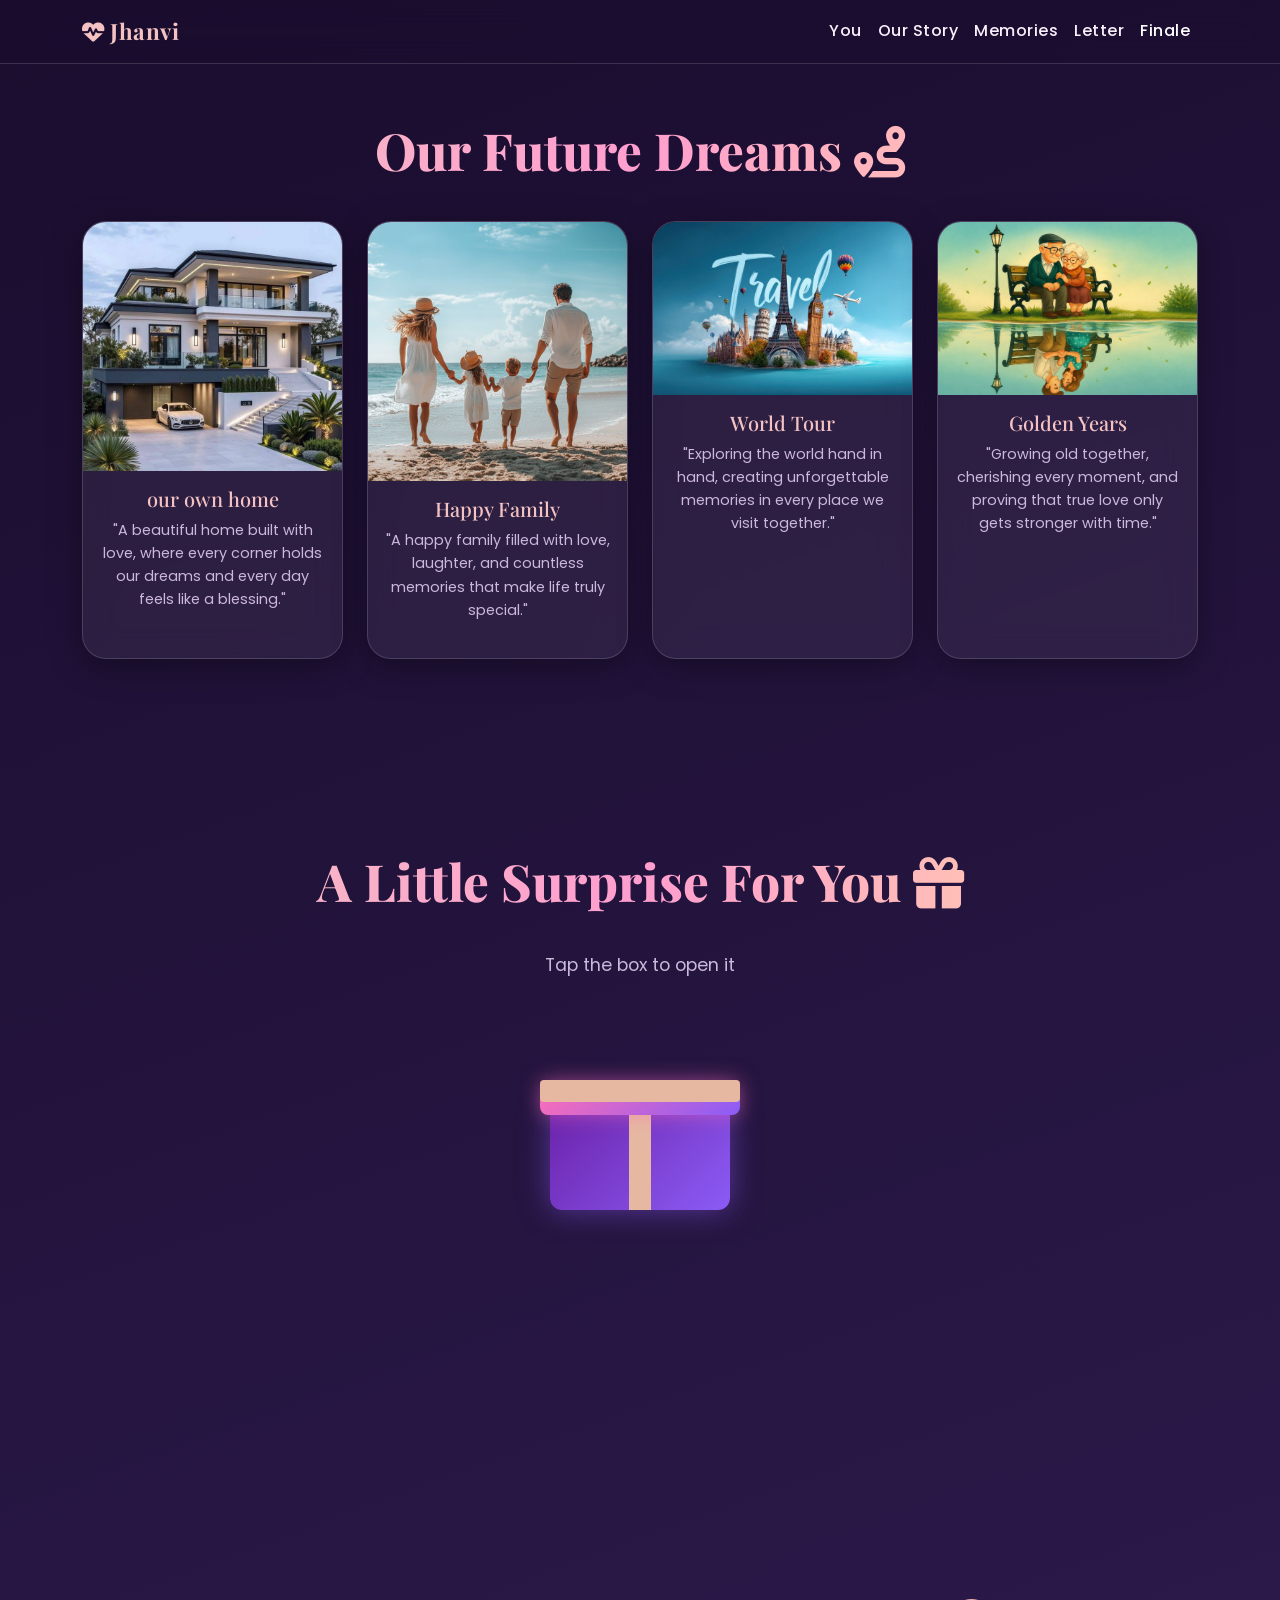
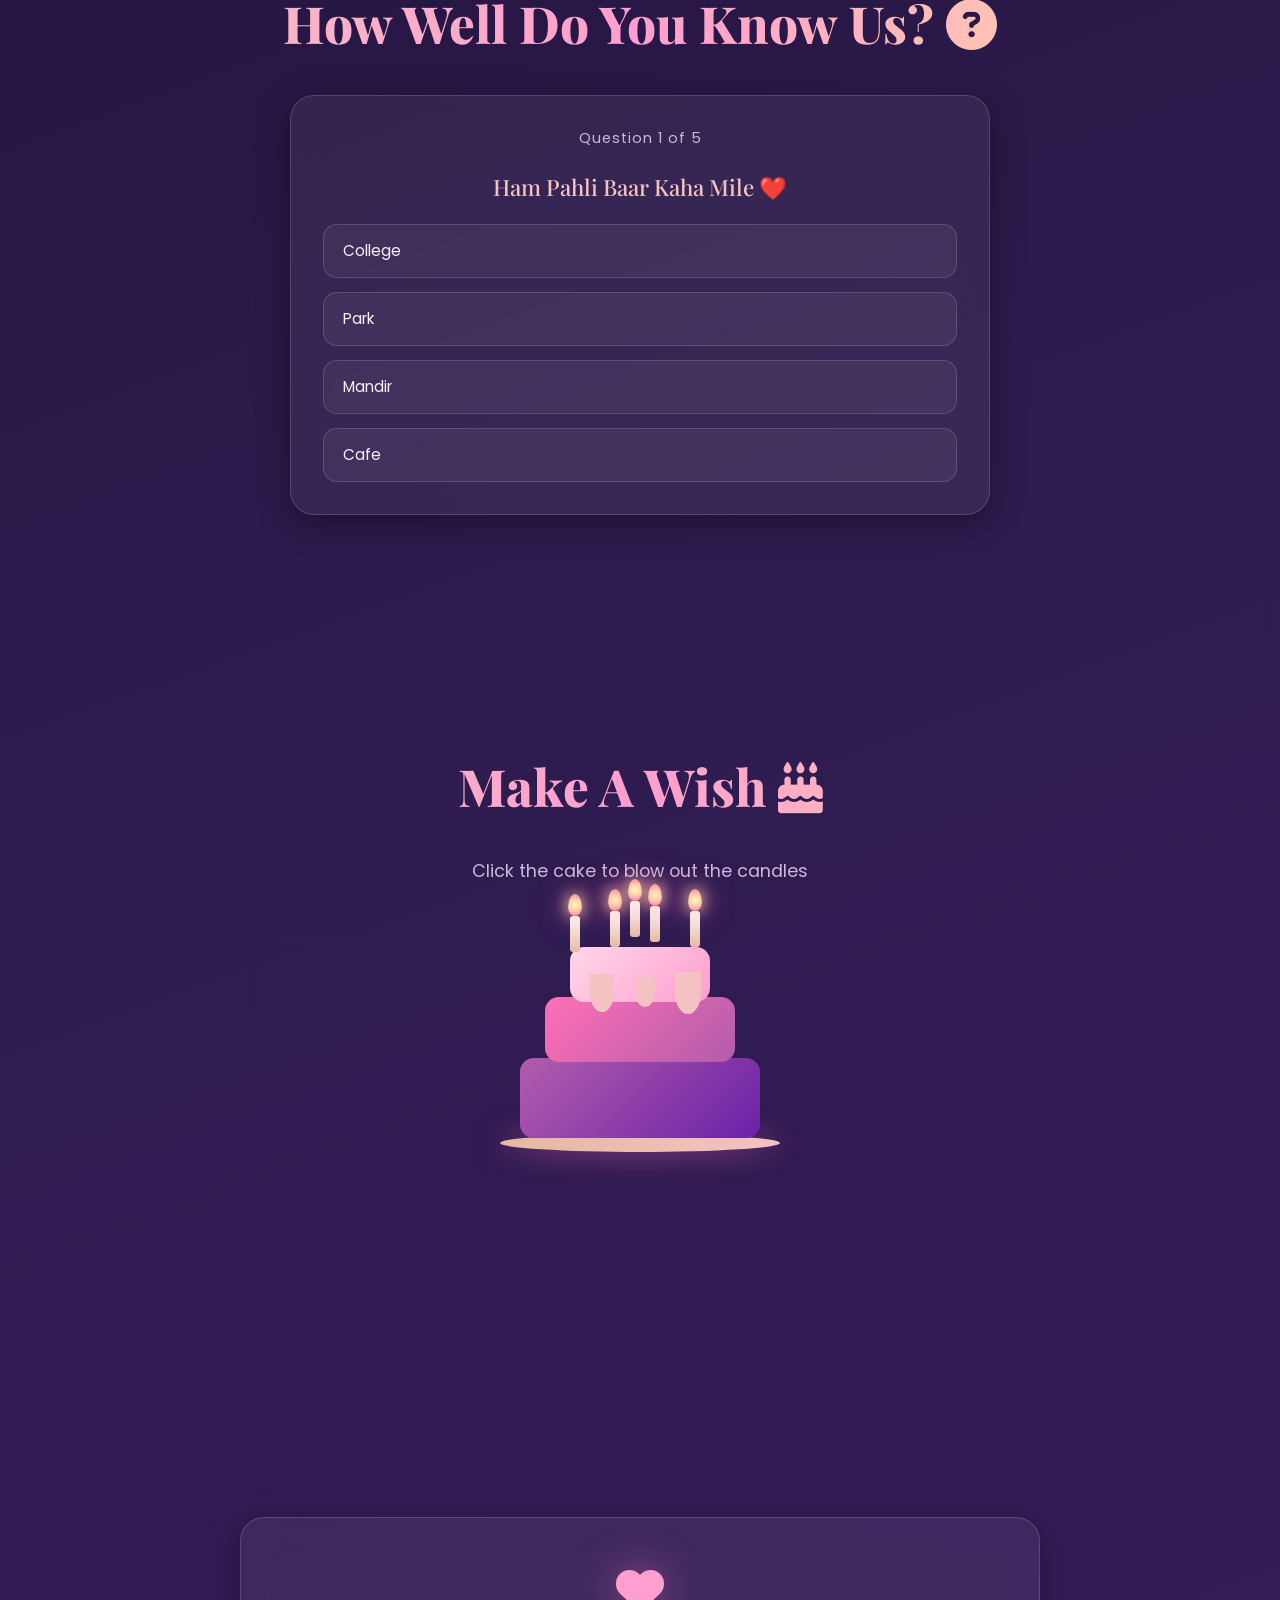
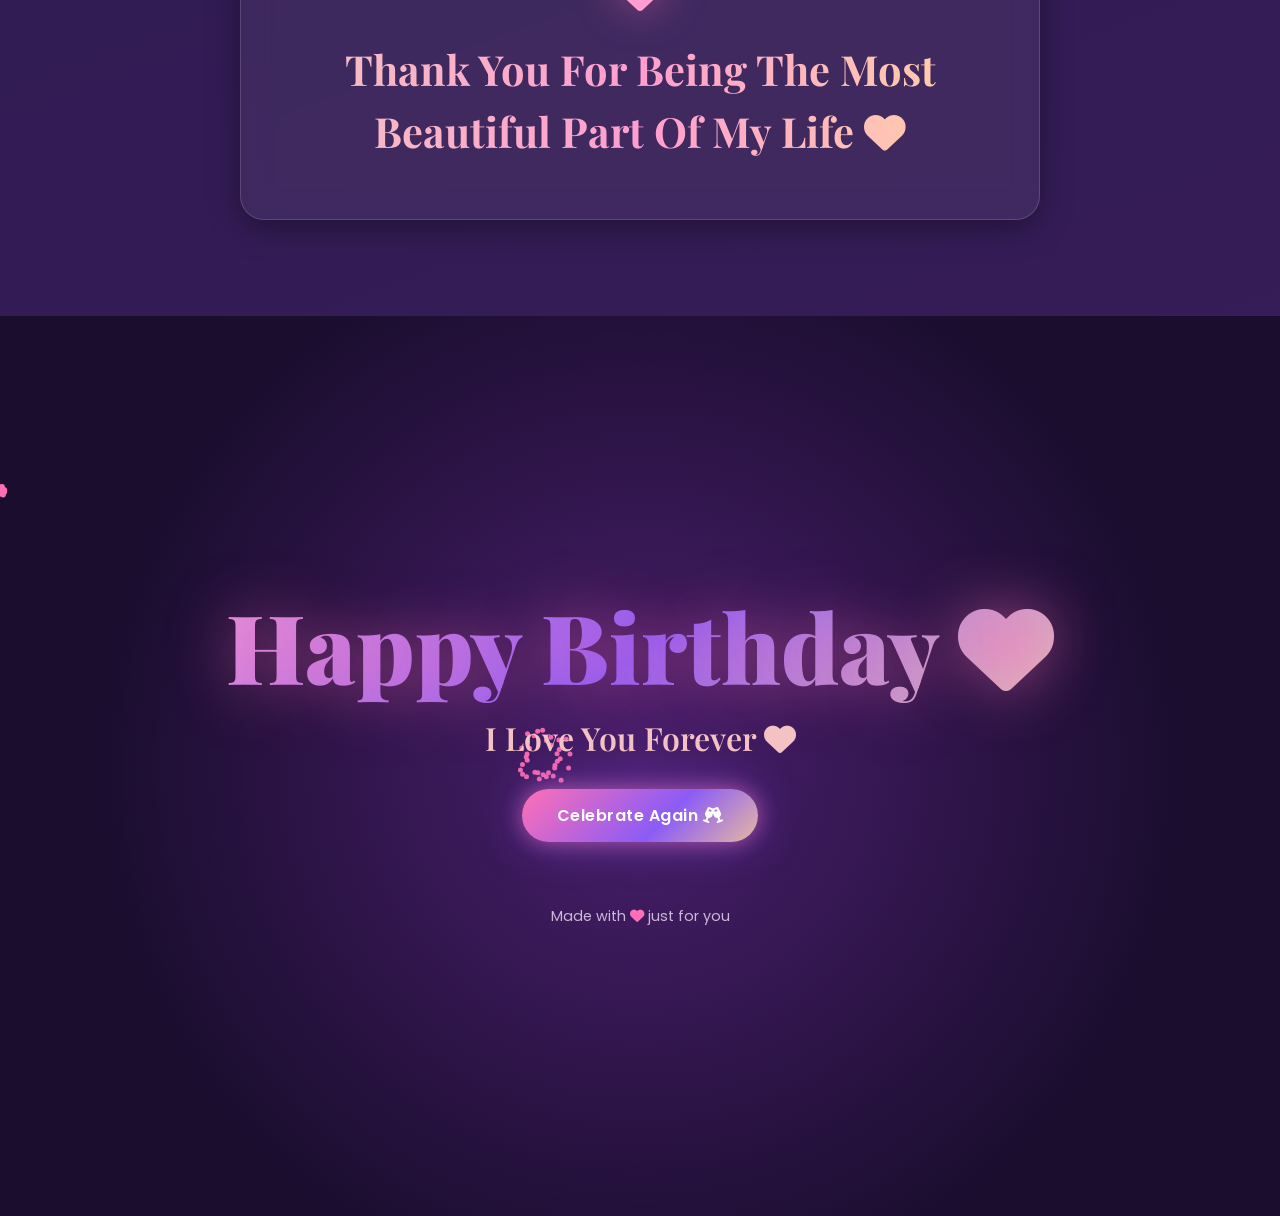
==== commit a39c92a0: "Updated birthday website" ====
--- a/finale.html
+++ b/finale.html
@@ -43,28 +43,28 @@
         <div class="row g-4">
           <div class="col-md-6 col-lg-3" data-aos="fade-up">
             <div class="glass-card dream-card">
-              <img src="images/image17.jpeg" alt="Paris">
+             <img src="images/image17.jpeg" alt="home" style="width:100%; height:auto;">
               <h5> our own home</h5>
               <p>"A beautiful home built with love, where every corner holds our dreams and every day feels like a blessing."</p>
             </div>
           </div>
           <div class="col-md-6 col-lg-3" data-aos="fade-up" data-aos-delay="100">
             <div class="glass-card dream-card">
-              <img src="images/image18.jpeg" alt="Maldives">
+              <img src="images/image18.jpeg" alt="family" style="width:100%; height:auto;">
               <h5> Happy Family</h5>
               <p>"A happy family filled with love, laughter, and countless memories that make life truly special."</p>
             </div>
           </div>
           <div class="col-md-6 col-lg-3" data-aos="fade-up" data-aos-delay="200">
             <div class="glass-card dream-card">
-              <img src="images/image19.jpeg" alt="Switzerland">
+              <img src="images/image19.jpeg" alt="Switzerland" style="width:100%; height:auto;">
               <h5> World Tour</h5>
               <p>"Exploring the world hand in hand, creating unforgettable memories in every place we visit together."</p>
             </div>
           </div>
           <div class="col-md-6 col-lg-3" data-aos="fade-up" data-aos-delay="300">
             <div class="glass-card dream-card">
-              <img src="images/image20.jpeg" alt="Our Home">
+              <img src="images/image20.jpeg" alt="Our Home" style="width:100%; height:auto;">
               <h5> Golden Years</h5>
               <p>"Growing old together, cherishing every moment, and proving that true love only gets stronger with time."</p>
             </div>
